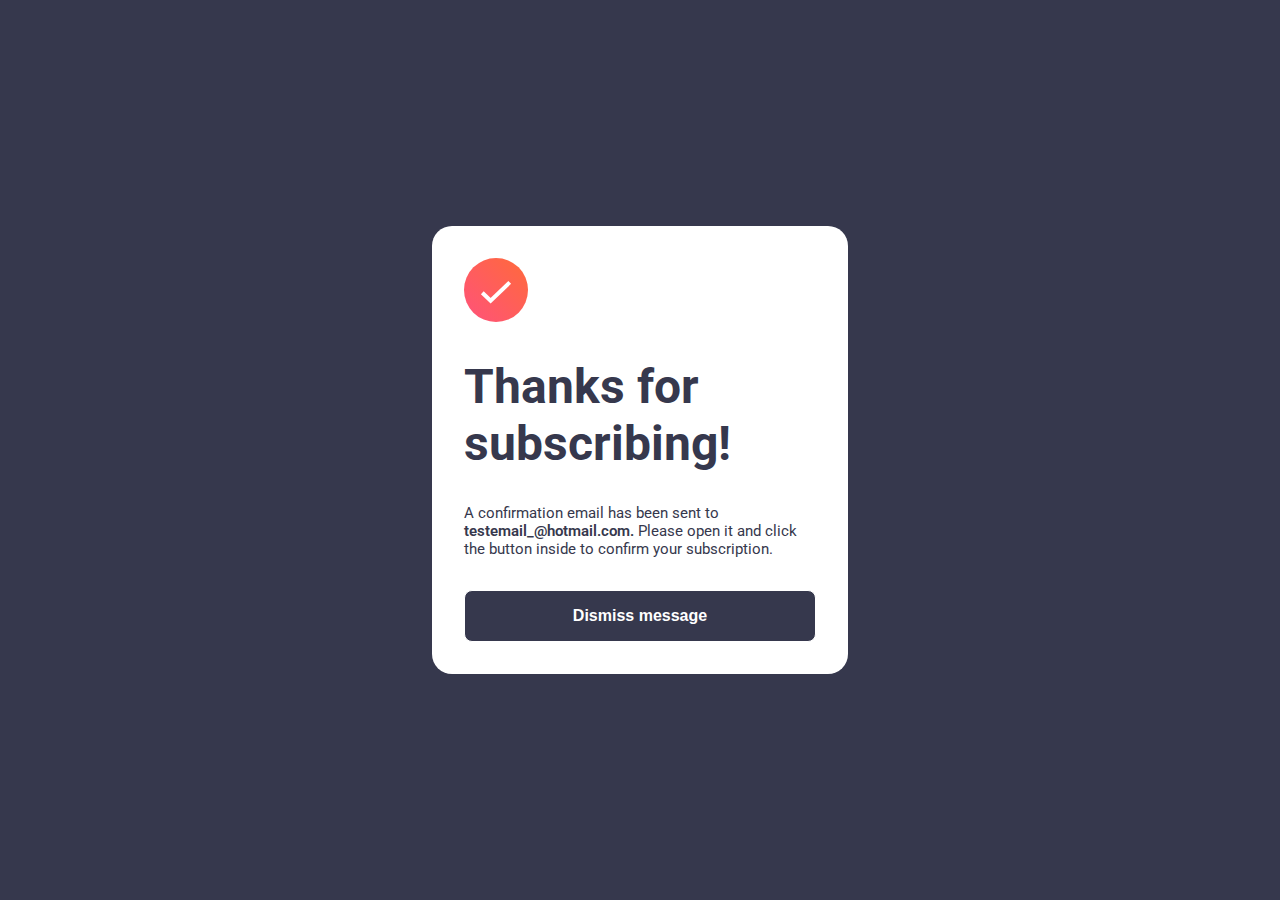
==== subscribe-success.html @ bc0e48ad "Add files via upload" ====
<!DOCTYPE html>
<html lang="pt-br">
  <head>
    <meta charset="UTF-8" />
    <meta name="viewport" content="width=device-width, initial-scale=1.0" />
    <link rel="stylesheet" href="../src/subscribe-success.css" />
    <title>Subscribe Success</title>
  </head>
  <body>
    <main>
      <section>
        <section class="container-success">
          <section>
            <img src="../assets/images/icon-success.svg" alt="" />
          </section>
          <section class="container-message-subscribing">
            <h2>Thanks for subscribing!</h2>
          </section>
          <section class="container-email-sending">
            <p>
              A confirmation email has been sent to
              <span class="email-test">testemail_@hotmail.com.</span> Please
              open it and click the button inside to confirm your subscription.
            </p>
          </section>
          <section class="container-dismiss-sec">
            <button type="button" class="container-dismiss-button">
              Dismiss message
            </button>
          </section>
        </section>
      </section>
    </main>
    <script>
      // Recupera o e-mail do localStorage e exibe
      const email = localStorage.getItem("subscribedEmail");
      if (email) {
        document.getElementById("email-display").textContent = email;
      }
    </script>
  </body>
</html>
---- src/subscribe-success.css ----
@import url("https://fonts.googleapis.com/css2?family=Roboto:ital,wght@0,100;0,300;0,400;0,500;0,700;0,900;1,100;1,300;1,400;1,500;1,700;1,900&display=swap");

:root {
  --main-font: "Roboto", sans-serif;
  --primary-color: #36384d;
}

* {
  margin: 0;
  padding: 0;
  box-sizing: border-box;
}

body {
  height: 100vh;
  display: flex;
  align-items: center;
  justify-content: center;
  background: var(--primary-color);
  font-family: var(--main-font);
  color: var(--primary-color);
}

.container-success {
  background-color: #ffffff;
  padding: 2rem;
  border-radius: 20px;
  display: flex;
  flex-direction: column;
  width: 26rem;
  gap: 2rem;
}

.container-message-subscribing {
  font-size: 2rem;
}

.container-email-sending {
  font-size: 15px;
}

.email-test {
  font-weight: 600;
}

.container-dismiss-button {
  width: 100%;
  border: 1px solid #ffffff;
  cursor: pointer;
  padding: 1rem;
  border-radius: 8px;
  background-color: var(--primary-color);
  color: #ffffff;
  font-style: var(--main-font);
  font-weight: 600;
  font-size: 1rem;
  text-decoration: none;
}

.container-dismiss-button:hover {
  transform: scale(1.1);
  background: rgb(254, 82, 119);
  background: linear-gradient(
    90deg,
    rgba(254, 82, 119, 1) 0%,
    rgba(254, 104, 62, 1) 100%
  );
  transition: transform 0.2s ease;
}

@media (max-width: 390px) {
  body {
    height: 100vh;
    display: flex;
    align-items: center;
    justify-content: center;
    background: #ffffff;
    color: var(--primary-color);
    font-family: var(--main-font);
    /* text-align: left; */
    overflow-x: hidden;
  }

  img {
    margin-top: 2rem;
    padding-left: 1.3rem;
  }

  .container-message-subscribing {
    padding-left: 1.3rem;
  }

  .container-email-sending {
    padding-left: 1.3rem;
  }

  .container-dismiss-sec {
    padding-top: 28rem;
  }

  .container-dismiss-button {
    padding-left: 1.3rem;
  }
}
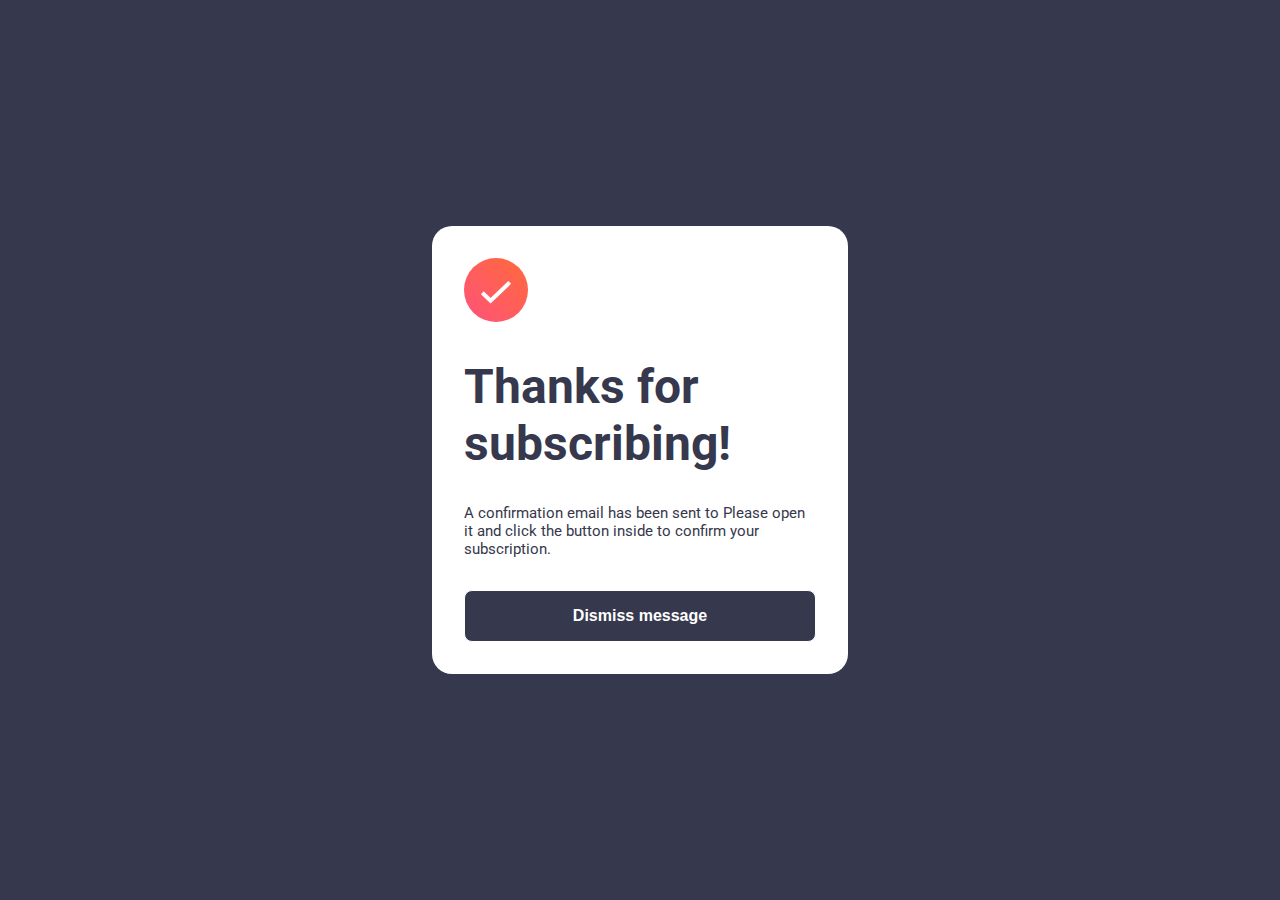
==== commit 17433ef5: "Add files via upload" ====
--- a/subscribe-success.html
+++ b/subscribe-success.html
@@ -11,7 +11,7 @@
       <section>
         <section class="container-success">
           <section>
-            <img src="../assets/images/icon-success.svg" alt="" />
+            <img src="../assets/images/icon-success.svg" alt="icon-success" />
           </section>
           <section class="container-message-subscribing">
             <h2>Thanks for subscribing!</h2>
@@ -19,8 +19,8 @@
           <section class="container-email-sending">
             <p>
               A confirmation email has been sent to
-              <span class="email-test">testemail_@hotmail.com.</span> Please
-              open it and click the button inside to confirm your subscription.
+              <span class="email-test"></span> Please open it and click the
+              button inside to confirm your subscription.
             </p>
           </section>
           <section class="container-dismiss-sec">
@@ -31,12 +31,6 @@
         </section>
       </section>
     </main>
-    <script>
-      // Recupera o e-mail do localStorage e exibe
-      const email = localStorage.getItem("subscribedEmail");
-      if (email) {
-        document.getElementById("email-display").textContent = email;
-      }
-    </script>
+    <script src="subscribe-success.js"></script>
   </body>
 </html>
--- a/src/subscribe-success.css
+++ b/src/subscribe-success.css
@@ -95,7 +95,7 @@
   }
 
   .container-dismiss-sec {
-    padding-top: 28rem;
+    padding-top: 7rem;
   }
 
   .container-dismiss-button {
